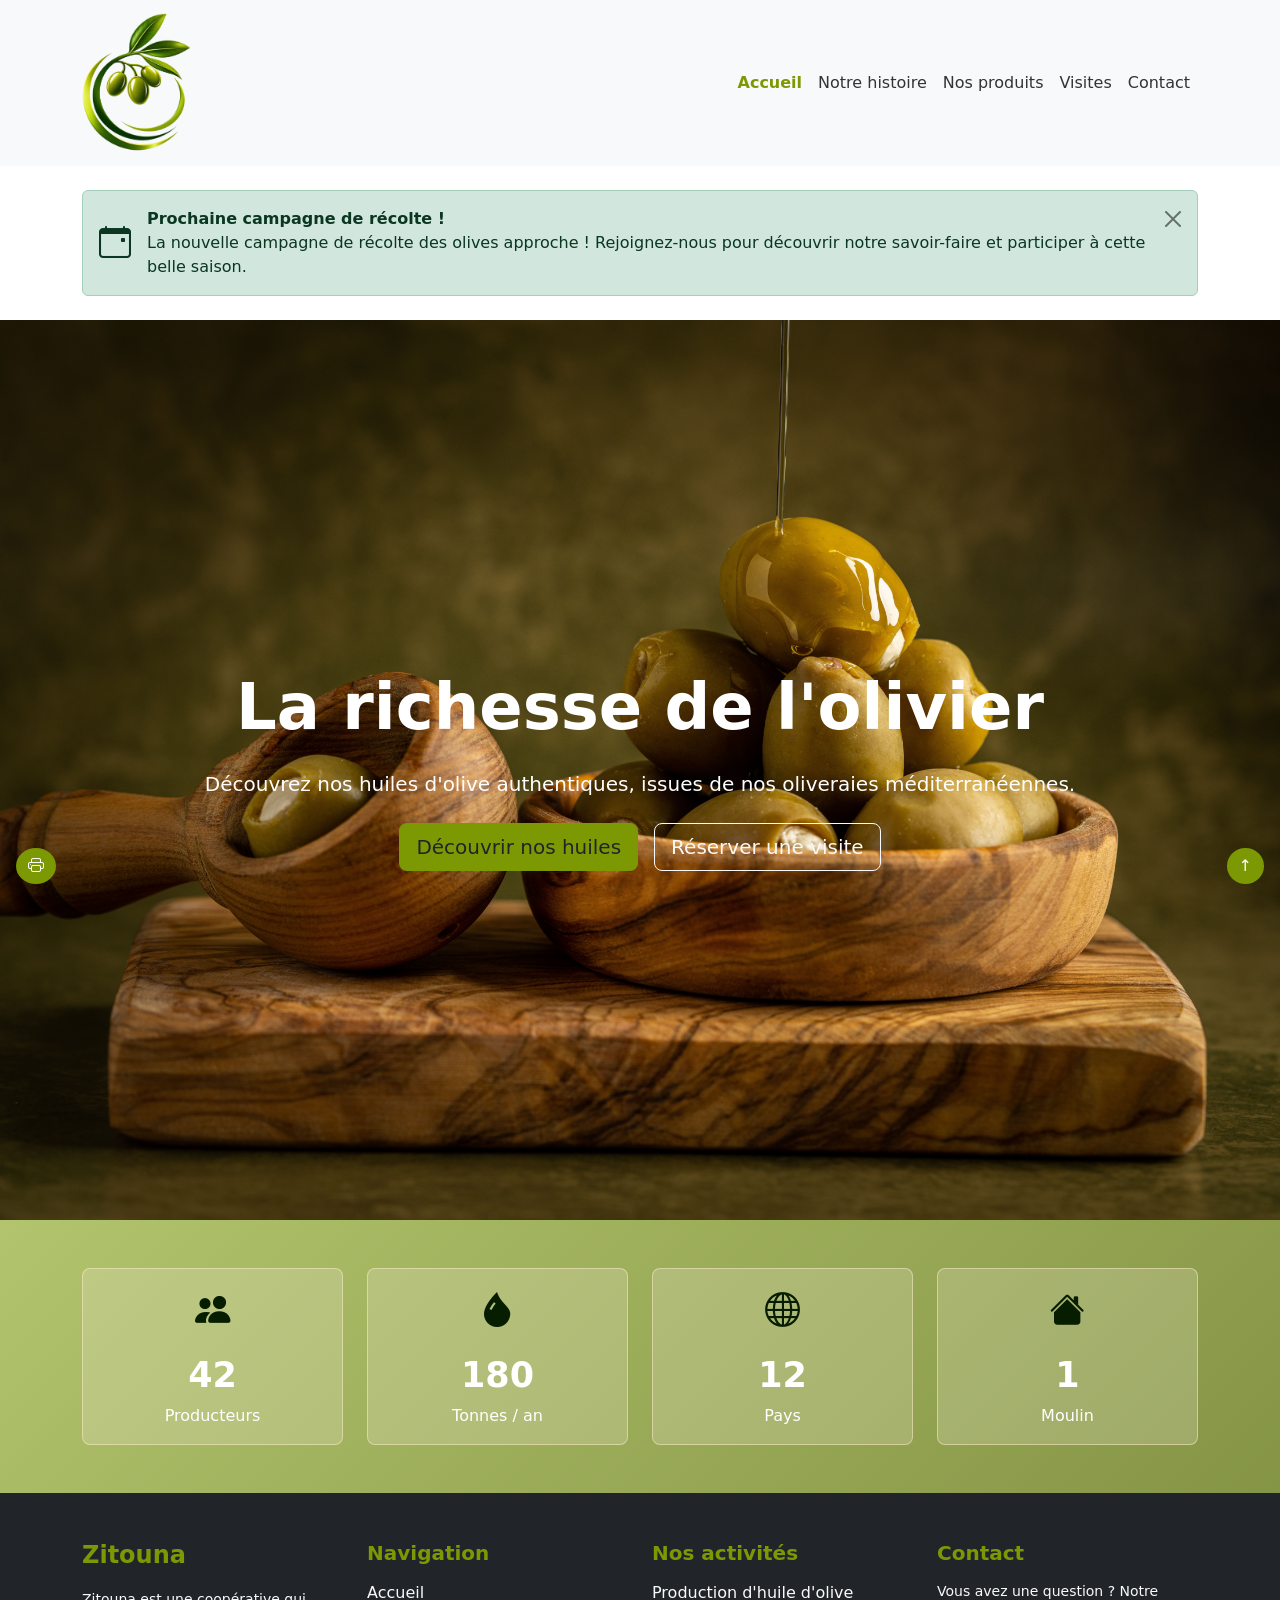
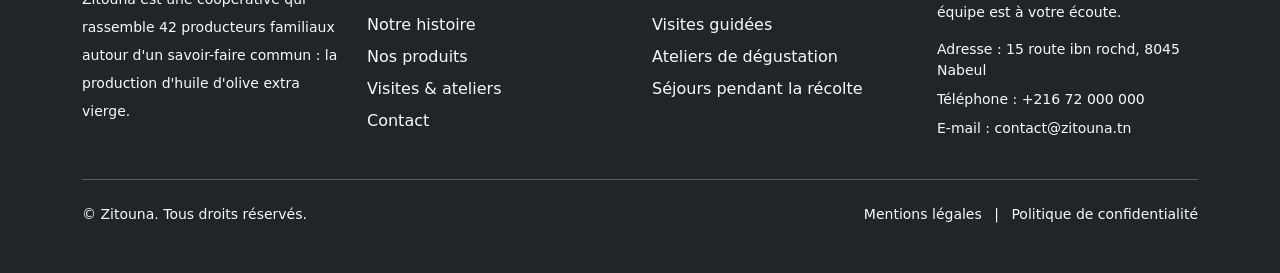
==== zitouna/index.html @ 5ff307f2 "Add files via upload" ====
<!doctype html>
<html lang="fr">
<head>
  <meta charset="utf-8">
  <meta name="viewport" content="width=device-width, initial-scale=1">
  <title>index</title>
  <link href="https://cdn.jsdelivr.net/npm/bootstrap@5.3.3/dist/css/bootstrap.min.css" rel="stylesheet">
  <link href="https://cdn.jsdelivr.net/npm/bootstrap-icons@1.11.3/font/bootstrap-icons.min.css" rel="stylesheet">
  <link href="assets/css/style.css" rel="stylesheet">
  <link rel="stylesheet" href="https://cdnjs.cloudflare.com/ajax/libs/font-awesome/6.7.2/css/all.min.css">
</head>
<body>
    

<header class="site-header sticky-top  bg-body-tertiary">
    <nav class="navbar navbar-expand-lg">
        <div class="container">

            <!-- Logo -->
            <a class="navbar-brand " href="index.html">
                <img src="assets/images/logo.png"
                     alt="Logo Zitouna"  height="140">
            </a>

            <!-- Menu burger CSS only -->
            <input type="checkbox"
                   id="menu-toggle"
                   class="menu-toggle">

            <label for="menu-toggle" class="burger">
                <span></span>
                <span></span>
                <span></span>
            </label>

            <!-- Navigation -->
            <div class="nav-menu">
                <ul class="navbar-nav ms-auto">
                    <li class="nav-item">
                        <a class="nav-link active"
                           aria-current="page"
                           href="index.html">Accueil</a>
                    </li>

                    <li class="nav-item">
                        <a class="nav-link"
                           href="histoire.html">Notre histoire</a>
                    </li>

                    <li class="nav-item">
                        <a class="nav-link"
                           href="produits.html">Nos produits</a>
                    </li>

                    <li class="nav-item">
                        <a class="nav-link"
                           href="visites.html">Visites</a>
                    </li>

                    <li class="nav-item">
                        <a class="nav-link"
                           href="contact.html">Contact</a>
                    </li>
                </ul>
            </div>

        </div>
    </nav>
</header>
   <!-- Bandeau d'information -->
    <div class="container my-4">

        <div class="alert alert-success alert-dismissible fade show d-flex align-items-center gap-3"
             role="alert">

            <!-- Icône -->
            <i class="bi bi-calendar-event fs-2"></i>

            <!-- Message -->
            <div>
                <strong>Prochaine campagne de récolte !</strong>

                <p class="mb-0">
                    La nouvelle campagne de récolte des olives approche !
                    Rejoignez-nous pour découvrir notre savoir-faire
                    et participer à cette belle saison.
                </p>
            </div>

            <!-- Bouton fermer -->
            <button type="button"
                    class="btn-close"
                    data-bs-dismiss="alert"
                    aria-label="Close">
            </button>

        </div>

    </div>




<!-- HERO -->
    <section class="hero d-flex justify-content-center align-items-center text-center">

        <div class="container">

            <h1 class="hero-title fw-bold display-3">
                La richesse de l'olivier
            </h1>

            <p class="fs-5 my-4">
                Découvrez nos huiles d'olive authentiques,
                issues de nos oliveraies méditerranéennes.
            </p>

            <div class="d-flex justify-content-center gap-3 flex-wrap">

                <a href="#huiles" class="btn  btn-lg" style="background-color: #7c9904;">
                    Découvrir nos huiles
                </a>

                <a href="#visite" class="btn btn-outline-light btn-lg">
                    Réserver une visite
                </a>

            </div>

        </div>

    </section>

<!-- Bandeau de chiffres clés -->
<section class="py-5 stats-section">
    <div class="container">

        <div class="row row-cols-2 row-cols-md-4 g-4 text-center">

            <div class="col">
                <div class="stat-box p-3 rounded-3 h-100">
                    <i class="bi bi-people-fill stat-icon"></i>
                    <h2 class="fw-bold mt-3">42</h2>
                    <p class="mb-0">Producteurs</p>
                </div>
            </div>

            <div class="col">
                <div class="stat-box p-3 rounded-3 h-100">
                    <i class="bi bi-droplet-fill stat-icon"></i>
                    <h2 class="fw-bold mt-3">180</h2>
                    <p class="mb-0">Tonnes / an</p>
                </div>
            </div>

            <div class="col">
                <div class="stat-box p-3 rounded-3 h-100">
                    <i class="bi bi-globe stat-icon"></i>
                    <h2 class="fw-bold mt-3">12</h2>
                    <p class="mb-0">Pays</p>
                </div>
            </div>

            <div class="col">
                <div class="stat-box p-3 rounded-3 h-100">
                    <i class="bi bi-house-fill stat-icon"></i>
                    <h2 class="fw-bold mt-3">1</h2>
                    <p class="mb-0">Moulin</p>
                </div>
            </div>

        </div>
    </div>
</section>
</section>

</body>
</html>


<!-- Footer -->
<footer class="bg-dark text-light py-5">
  <div class="container">

    <div class="row g-4">

      <!-- À propos -->
      <div class="col-lg-3 col-md-6">
        <h4  class="fw-bold mb-3" style="color: #7c9904;">Zitouna</h4>
        <p class="small lh-lg">
          Zitouna est une coopérative qui rassemble
          42 producteurs familiaux autour d'un savoir-faire
          commun : la production d'huile d'olive extra vierge.
        </p>
      </div>

      <!-- Navigation -->
      <div class="col-lg-3 col-md-6">
        <h5  class="fw-bold mb-3" style="color: #7c9904;">Navigation</h5>
        <ul class="list-unstyled">
          <li class="mb-2"><a href="index.html" class="text-light text-decoration-none">Accueil</a></li>
          <li class="mb-2"><a href="histoire.html" class="text-light text-decoration-none">Notre histoire</a></li>
          <li class="mb-2"><a href="produits.html" class="text-light text-decoration-none">Nos produits</a></li>
          <li class="mb-2"><a href="visites.html" class="text-light text-decoration-none">Visites & ateliers</a></li>
          <li class="mb-2"><a href="contact.html" class="text-light text-decoration-none">Contact</a></li>
        </ul>
      </div>

      <!-- Activités -->
      <div class="col-lg-3 col-md-6">
        <h5 class="fw-bold mb-3" style="color: #7c9904;">Nos activités</h5>
        <ul class="list-unstyled">
          <li class="mb-2">Production d'huile d'olive</li>
          <li class="mb-2">Visites guidées</li>
          <li class="mb-2">Ateliers de dégustation</li>
          <li class="mb-2">Séjours pendant la récolte</li>
        </ul>
      </div>

      <!-- Contact -->
      <div class="col-lg-3 col-md-6">
        <h5 class="fw-bold mb-3" style="color: #7c9904;">Contact</h5>
        <p class="small">Vous avez une question ? Notre équipe est à votre écoute.</p>
        <ul class="list-unstyled small">
          <li class="mb-2">Adresse : 15 route ibn rochd, 8045 Nabeul</li>
          <li class="mb-2">Téléphone : +216 72 000 000</li>
          <li class="mb-2">E-mail : contact@zitouna.tn</li>
        </ul>
      </div>

    </div>

    <hr class="border-light opacity-25 my-4">

    <!-- Footer bottom -->
    <div class="d-flex flex-column flex-md-row justify-content-between align-items-center gap-3 text-center">
      <p class="small mb-0">© Zitouna. Tous droits réservés.</p>

      <div class="small">
        <a href="#" class="text-light text-decoration-none">Mentions légales</a>
        <span class="mx-2">|</span>
        <a href="#" class="text-light text-decoration-none">Politique de confidentialité</a>
      </div>
    </div>

  </div>
</footer>
<!--imprimer-->
<button onclick="window.print()"
  class="btn rounded-circle btn rounded-circle position-fixed bottom-0 start-0 m-3"
  style="background-color: #7c9904; color: white; border: none;" >
    <i class="bi bi-printer me-0.5"></i>
</button>
<!-- Bouton Retour en haut -->
 <a href="#top" class="btn rounded-circle btn rounded-circle position-fixed bottom-0 end-0 m-3"
  style="background-color: #7c9904; color: white; border: none;">↑</a>  


  <script src="https://cdn.jsdelivr.net/npm/bootstrap@5.3.3/dist/js/bootstrap.bundle.min.js"></script>
  <script src="js/main.js"></script>
 
</body>
</html>
---- zitouna/assets/css/style.css ----
.navbar-nav .nav-link {
    color: #333333;
    font-weight: 500;
    transition: color 0.3s ease;
}

.navbar-nav .nav-link:hover,
.navbar-nav .nav-link.active {
    color: #7c9904;
    font-weight: bold;
}

/* Hide checkbox */
.menu-toggle {
    display: none;
}

/* Burger button */
.burger {
    display: none;
    flex-direction: column;
    gap: 5px;
    cursor: pointer;
}

.burger span {
    width: 27px;
    height: 3px;
    background-color: #52652e;
    border-radius: 3px;
}

/* Responsive menu under 992px */
@media (max-width: 991.98px) {

    .burger {
        display: flex;
    }

    .nav-menu {
        display: none;
        width: 100%;
        padding: 15px 0;
    }

    .nav-menu .navbar-nav {
        flex-direction: column;
        gap: 10px;
    }

    .menu-toggle:checked ~ .nav-menu {
        display: block;
    }

    .site-header .navbar .container {
        flex-wrap: wrap;
    }
}

/* Footer */
.site-footer {
    background-color: #1e2d21 !important;
    color: #f5f0df;
    font-family: Arial, sans-serif;
}

/* Titres */
.site-footer h3,
.site-footer h5 {
    color: #d6b76a !important;
}

/* Paragraphes */
.site-footer p,
.site-footer li {
    color: #e1e1d5;
}

/* Hover */
.site-footer a:hover {
    color: #d6b76a !important;
}


/* HERO */


.hero {
    height: 100svh;
    min-height: 560px;

    background-image:url("./hero.jpg");

    background-size: cover;
    background-position: center;
    background-repeat: no-repeat;

    color: white;
}

/* ANIMATION */

.hero-title {
    animation: apparition 0.8s ease-out;
}

@keyframes apparition {
    from {
        opacity: 0;
        transform: translateY(30px);
    }

    to {
        opacity: 1;
        transform: translateY(0);
    }
}

/* ACCESSIBILITE */

@media (prefers-reduced-motion: reduce) {
    .hero-title {
        animation: none;
    }
}

/* Bandeau chiffres clés */
.stats-section {
    background: linear-gradient(135deg, #7b990494, #586e02bb);
    color: #ffffff;
}

.stat-box {
    background-color: rgba(250, 242, 226, 0.212);
    border: 1px solid rgba(255, 240, 202, 0.5);
    transition: 0.3s;
}

.stat-box:hover {
    background-color: rgba(46, 40, 24, 0.18);
    transform: translateY(-5px);
}

.stat-icon {
    font-size: 35px;
    color: #061d00;
}

.stat-box h2 {
    color: #ffffff;
    font-size: 35px;
}
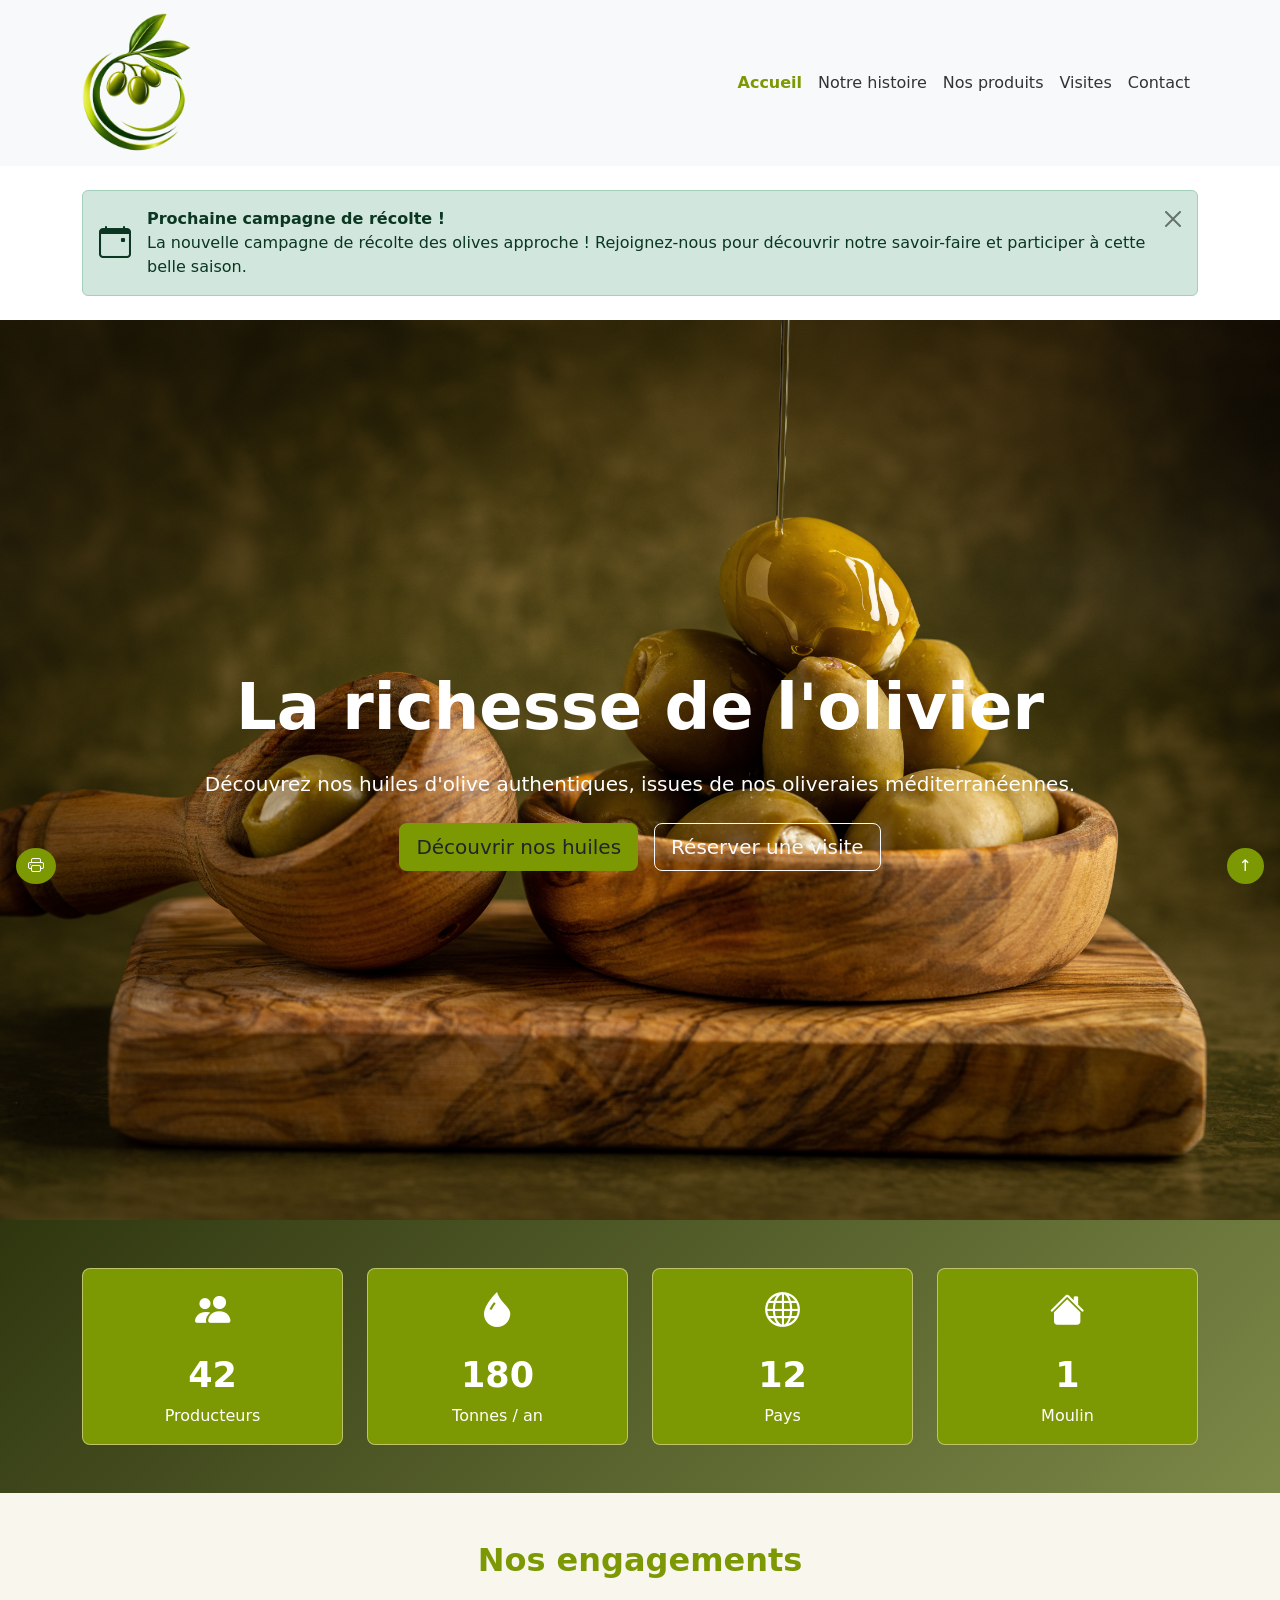
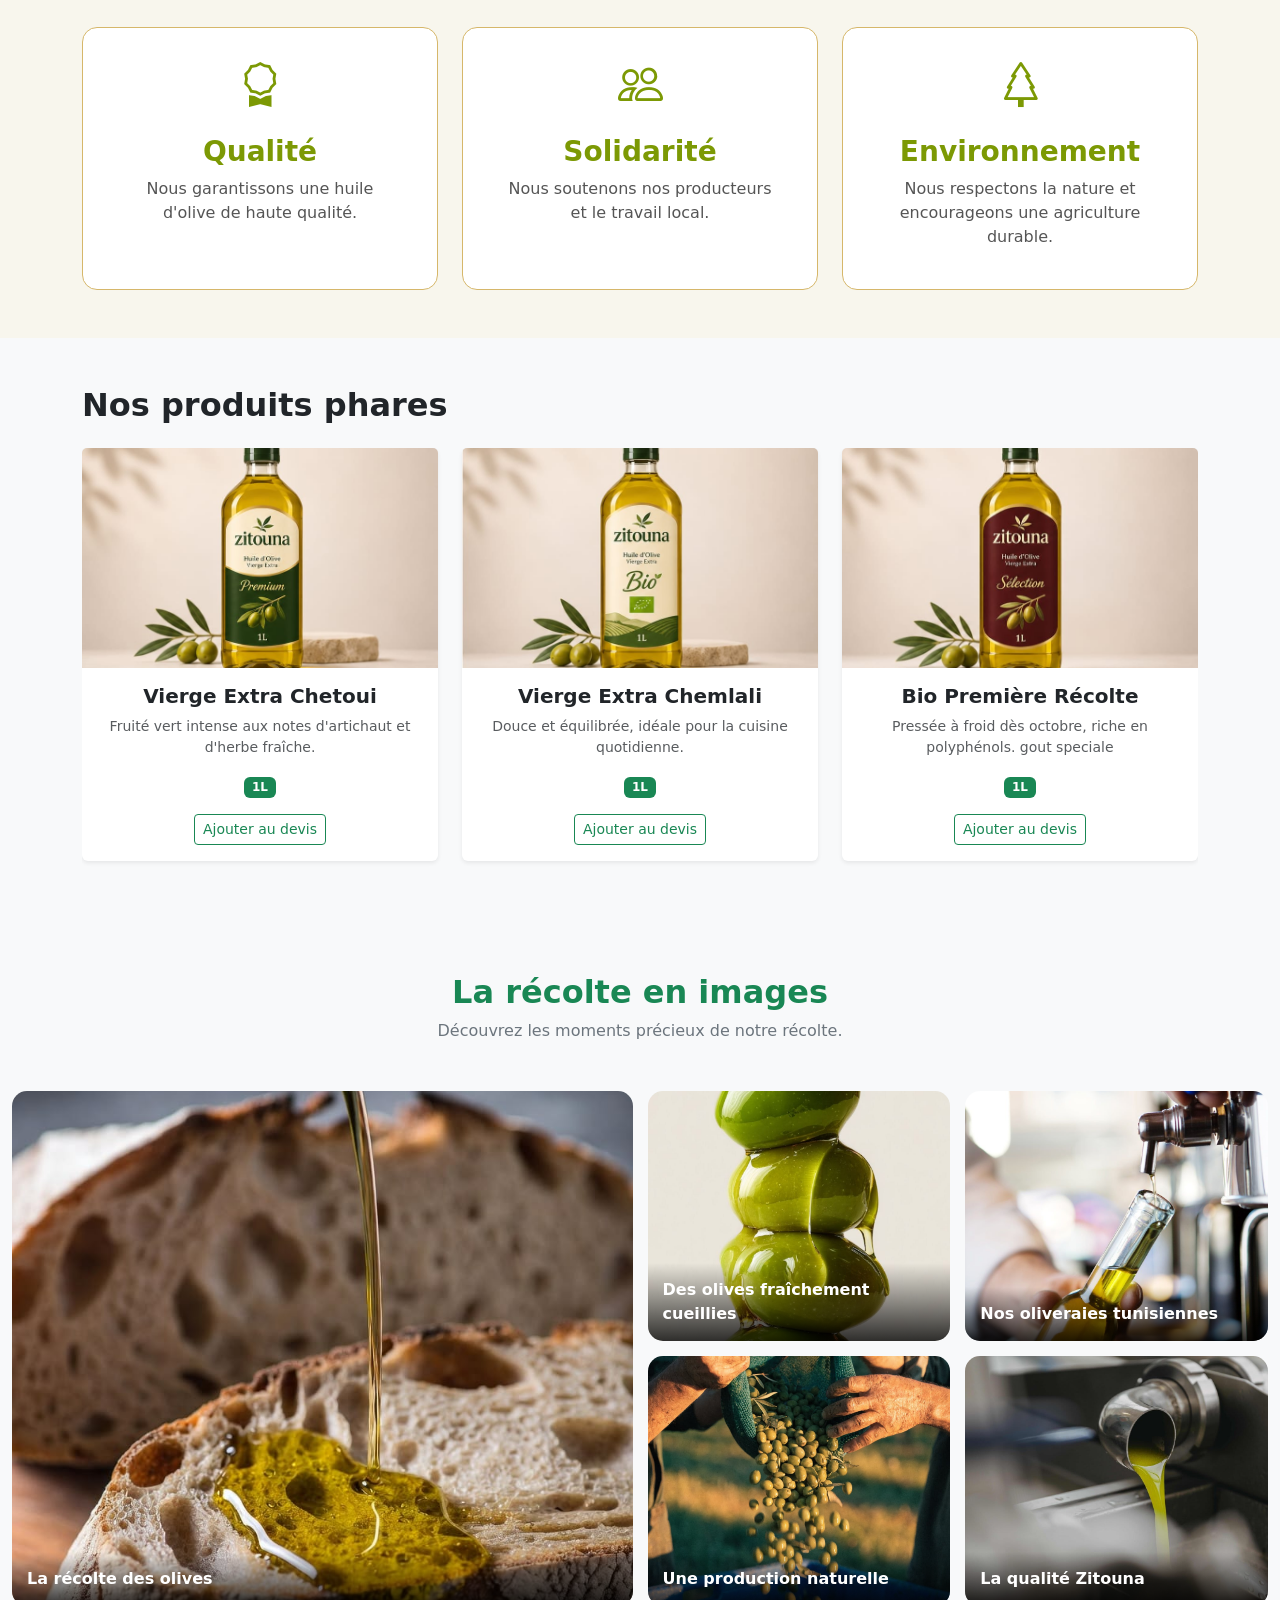
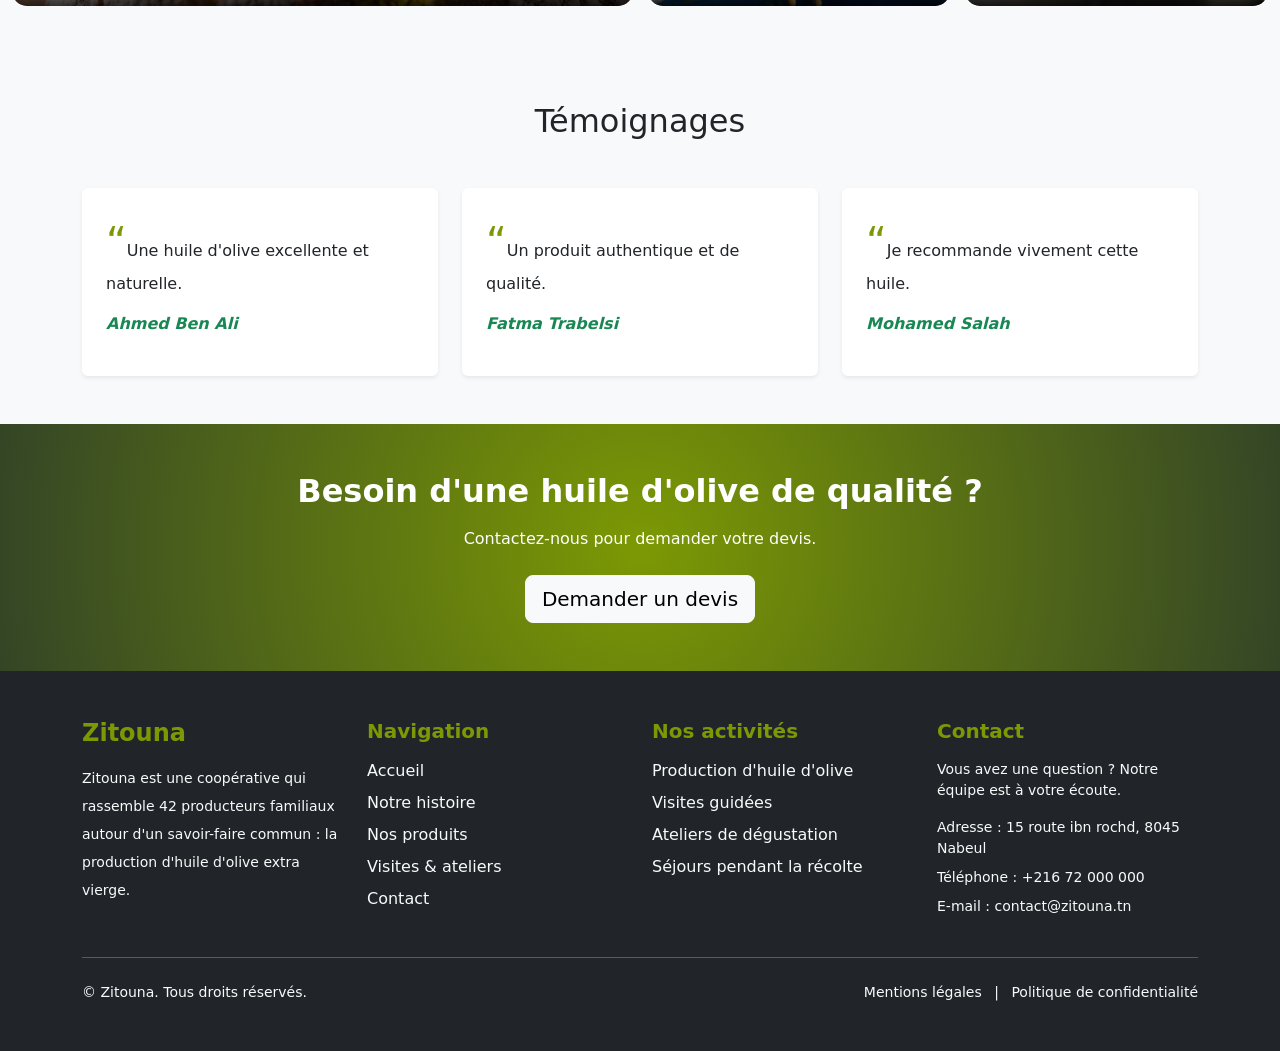
==== commit 7a36b4b7: "Add files via upload" ====
--- a/zitouna/index.html
+++ b/zitouna/index.html
@@ -8,9 +8,14 @@
   <link href="https://cdn.jsdelivr.net/npm/bootstrap-icons@1.11.3/font/bootstrap-icons.min.css" rel="stylesheet">
   <link href="assets/css/style.css" rel="stylesheet">
   <link rel="stylesheet" href="https://cdnjs.cloudflare.com/ajax/libs/font-awesome/6.7.2/css/all.min.css">
+  
+
+
+
+  
 </head>
 <body>
-    
+
 
 <header class="site-header sticky-top  bg-body-tertiary">
     <nav class="navbar navbar-expand-lg">
@@ -172,6 +177,228 @@
         </div>
     </div>
 </section>
+<!-- Nos engagements -->
+<section class="py-5 engagements">
+    <div class="container">
+
+        <h2 class="text-center fw-bold mb-5">
+            Nos engagements
+        </h2>
+
+        <div class="row g-4">
+
+            <!-- Carte 1 -->
+            <div class="col-md-4">
+                <div class="card engagement-card h-100 text-center p-4">
+                    <i class="bi bi-award engagement-icon"></i>
+
+                    <div class="card-body">
+                        <h3 class="card-title fw-bold">Qualité</h3>
+                        <p class="card-text">
+                            Nous garantissons une huile d'olive
+                            de haute qualité.
+                        </p>
+                    </div>
+                </div>
+            </div>
+
+            <!-- Carte 2 -->
+            <div class="col-md-4">
+                <div class="card engagement-card h-100 text-center p-4">
+                    <i class="bi bi-people engagement-icon"></i>
+
+                    <div class="card-body">
+                        <h3 class="card-title fw-bold">Solidarité</h3>
+                        <p class="card-text">
+                            Nous soutenons nos producteurs
+                            et le travail local.
+                        </p>
+                    </div>
+                </div>
+            </div>
+
+            <!-- Carte 3 -->
+            <div class="col-md-4">
+                <div class="card engagement-card h-100 text-center p-4">
+                    <i class="bi bi-tree engagement-icon"></i>
+
+                    <div class="card-body">
+                        <h3 class="card-title fw-bold">Environnement</h3>
+                        <p class="card-text">
+                            Nous respectons la nature
+                            et encourageons une agriculture durable.
+                        </p>
+                    </div>
+                </div>
+            </div>
+
+        </div>
+    </div>
+</section>
+<section class="py-5 bg-light" id="huiles">
+  <div class="container">
+    
+    <div class="d-flex justify-content-between align-items-center mb-4">
+      <h2 class="fw-bold mb-0">Nos produits phares</h2>
+    </div>
+
+    <!-- tabindex="0" rend le carrousel accessible et défilable avec les flèches du clavier -->
+    <div class="carousel-css" tabindex="0" role="region" aria-label="Carrousel des produits phares">
+
+      <!-- Produit 1 -->
+      <div class="carousel-css-item">
+        <div class="card border-0 shadow-sm h-100">
+          <img src="./assets/images/prod4.jpeg" class="card-img-top" alt="Huile d'olive Vierge Extra Chetoui" style="height: 220px; object-fit: cover;">
+          <div class="card-body text-center">
+            <h3 class="h5 fw-bold">Vierge Extra Chetoui</h3>
+            <p class="text-muted small">Fruité vert intense aux notes d'artichaut et d'herbe fraîche.</p>
+            <span class="badge bg-success mb-3">1L</span>
+            <div>
+              <a href="#" class="btn btn-outline-success btn-sm">Ajouter au devis</a>
+            </div>
+          </div>
+        </div>
+      </div>
+
+      <!-- Produit 2 -->
+      <div class="carousel-css-item">
+        <div class="card border-0 shadow-sm h-100">
+          <img src="./assets/images/prod2.jpeg" class="card-img-top" alt="Huile d'olive Vierge Extra Chemlali" style="height: 220px; object-fit: cover;">
+          <div class="card-body text-center">
+            <h3 class="h5 fw-bold">Vierge Extra Chemlali</h3>
+            <p class="text-muted small">Douce et équilibrée, idéale pour la cuisine quotidienne.</p>
+            <span class="badge bg-success mb-3">1L</span>
+            <div>
+              <a href="#" class="btn btn-outline-success btn-sm">Ajouter au devis</a>
+            </div>
+          </div>
+        </div>
+      </div>
+
+      <!-- Produit 3 -->
+      <div class="carousel-css-item">
+        <div class="card border-0 shadow-sm h-100">
+          <img src="./assets/images/prod3.jpeg" class="card-img-top" alt="Huile d'olive Bio Première Récolte" style="height: 220px; object-fit: cover;">
+          <div class="card-body text-center">
+            <h3 class="h5 fw-bold">Bio Première Récolte</h3>
+            <p class="text-muted small">Pressée à froid dès octobre, riche en polyphénols.
+              gout speciale
+            </p>
+            <span class="badge bg-success mb-3">1L</span>
+            <div>
+              <a href="#" class="btn btn-outline-success btn-sm">Ajouter au devis</a>
+            </div>
+          </div>
+        </div>
+      </div>
+
+      <!-- Produit 4 -->
+      <div class="carousel-css-item">
+        <div class="card border-0 shadow-sm h-100">
+          <img src="./assets/images/prod1.jpeg" class="card-img-top" alt="Huile d'olive Infusée au Romarin" style="height: 220px; object-fit: cover;">
+          <div class="card-body text-center">
+            <h3 class="h5 fw-bold">Infusée au Romarin</h3>
+            <p class="text-muted small">Macération naturelle de romarin sauvage de nos collines.</p>
+            <span class="badge bg-success mb-3">1L</span>
+            <div>
+              <a href="#" class="btn btn-outline-success btn-sm">Ajouter au devis</a>
+            </div>
+          </div>
+        </div>
+      </div>
+
+    </div>
+  </div>
+</section>
+<!-- La récolte en images-->
+<section class="container-fluid py-5 bg-light" id="recolte">
+
+  <div class="text-center mb-5">
+    <h2 class="fw-bold text-success">La récolte en images</h2>
+    <p class="text-secondary">
+      Découvrez les moments précieux de notre récolte.
+    </p>
+  </div>
+
+  <div class="recolte-grid">
+
+    <figure class="item item1">
+      <img src="assets/images/olive3.jpg" class="img-fluid" alt="Récolte des olives">
+      <figcaption>La récolte des olives</figcaption>
+    </figure>
+
+    <figure class="item item2">
+      <img src="assets/images/olive2.jpg" class="img-fluid" alt="Olives fraîches">
+      <figcaption>Des olives fraîchement cueillies</figcaption>
+    </figure>
+
+    <figure class="item item3">
+      <img src="assets/images/olive6.jpg" class="img-fluid" alt="Oliveraie">
+      <figcaption>Nos oliveraies tunisiennes</figcaption>
+    </figure>
+
+    <figure class="item item4">
+      <img src="assets/images/olive4.jpg" class="img-fluid" alt="Production huile">
+      <figcaption>Une production naturelle</figcaption>
+    </figure>
+
+    <figure class="item item5">
+      <img src="assets/images/olive5.jpg" class="img-fluid" alt="Huile d'olive">
+      <figcaption>La qualité Zitouna</figcaption>
+    </figure>
+
+  </div>
+</section>
+<!--temoign-->
+
+<section class="py-5 bg-light">
+    <div class="container">
+        <h2 class="text-center mb-5">Témoignages</h2>
+
+        <div class="row g-4">
+
+            <div class="col-md-4">
+                <blockquote class="bg-white p-4 rounded shadow-sm h-100">
+                    <p class="quote">Une huile d'olive excellente et naturelle.</p>
+                    <cite class="fw-bold text-success">Ahmed Ben Ali</cite>
+                </blockquote>
+            </div>
+
+            <div class="col-md-4">
+                <blockquote class="bg-white p-4 rounded shadow-sm h-100">
+                    <p class="quote">Un produit authentique et de qualité.</p>
+                    <cite class="fw-bold text-success">Fatma Trabelsi</cite>
+                </blockquote>
+            </div>
+
+            <div class="col-md-4">
+                <blockquote class="bg-white p-4 rounded shadow-sm h-100">
+                    <p class="quote">Je recommande vivement cette huile.</p>
+                    <cite class="fw-bold text-success">Mohamed Salah</cite>
+                </blockquote>
+            </div>
+
+        </div>
+    </div>
+</section>
+<!--laction final-->
+
+<section class="text-center text-white py-5 cta">
+    <div class="container">
+        <h2 class="fw-bold mb-3">
+            Besoin d'une huile d'olive de qualité ?
+        </h2>
+
+        <p class="mb-4">
+            Contactez-nous pour demander votre devis.
+        </p>
+
+        <a href="contact.html" class="btn btn-light btn-lg">
+            Demander un devis
+        </a>
+    </div>
+</section>
+<!---->
 </section>
 
 </body>
@@ -242,7 +469,6 @@
         <a href="#" class="text-light text-decoration-none">Politique de confidentialité</a>
       </div>
     </div>
-
   </div>
 </footer>
 <!--imprimer-->
@@ -257,8 +483,9 @@
 
 
   <script src="https://cdn.jsdelivr.net/npm/bootstrap@5.3.3/dist/js/bootstrap.bundle.min.js"></script>
-  <script src="js/main.js"></script>
- 
+
+
+
 </body>
 </html>
    
--- a/zitouna/assets/css/style.css
+++ b/zitouna/assets/css/style.css
@@ -127,12 +127,12 @@
 
 /* Bandeau chiffres clés */
 .stats-section {
-    background: linear-gradient(135deg, #7b990494, #586e02bb);
+    background: linear-gradient(135deg, #2f360f, #4c5e05bb);
     color: #ffffff;
 }
 
 .stat-box {
-    background-color: rgba(250, 242, 226, 0.212);
+    background-color:  #7c9904;
     border: 1px solid rgba(255, 240, 202, 0.5);
     transition: 0.3s;
 }
@@ -144,10 +144,274 @@
 
 .stat-icon {
     font-size: 35px;
-    color: #061d00;
+    color: #ffffff;
 }
 
 .stat-box h2 {
     color: #ffffff;
     font-size: 35px;
-}+}
+/*engagement*/
+.engagements {
+    background-color: #f8f6ed;
+}
+
+.engagements h2 {
+    color: #7c9904;
+}
+
+.engagement-card {
+    border: 1px solid #d6b76a;
+    border-radius: 15px;
+    transition: 0.3s;
+}
+
+.engagement-card:hover {
+    transform: translateY(-6px);
+    box-shadow: 0 10px 25px rgba(0, 0, 0, 0.2);
+}
+
+.engagement-icon {
+    font-size: 45px;
+    color: #7c9904;
+}
+
+.engagement-card h3 {
+    color: #7c9904;
+}
+
+.engagement-card p {
+    color: #555;
+}
+
+/*carousel*/
+
+
+/* CAROUSEL */
+ /* Conteneur du carrousel défilable horizontalement sans JS */
+  .carousel-css {
+    display: flex;
+    gap: 1.5rem;
+    overflow-x: auto;
+    scroll-snap-type: x mandatory; /* Aimante chaque carte proprement */
+    scroll-behavior: smooth;
+    padding-bottom: 1rem;
+  }
+
+  /* Style discret de la barre de défilement */
+  .carousel-css::-webkit-scrollbar {
+    height: 8px;
+  }
+  .carousel-css::-webkit-scrollbar-thumb {
+    background-color: #7c9904;
+    border-radius: 4px;
+  }
+  .carousel-css::-webkit-scrollbar-track {
+    background-color: #e9ecef;
+    border-radius: 4px;
+  }
+
+  /* Contour visible quand on navigue au clavier (Tab) */
+  .carousel-css:focus {
+    outline: 2px solid #7c9904;
+    outline-offset: 6px;
+    border-radius: 8px;
+  }
+
+  /* Chaque carte produit (3 visibles sur PC pour faire défiler la 4e) */
+  .carousel-css-item {
+    flex: 0 0 calc(33.333% - 1rem);
+    scroll-snap-align: start;
+  }
+
+  /* 2 cartes visibles sur tablette */
+  @media (max-width: 991.98px) {
+    .carousel-css-item {
+      flex: 0 0 calc(50% - 0.75rem);
+    }
+  }
+
+  /* 1 carte visible sur mobile */
+  @media (max-width: 575.98px) {
+    .carousel-css-item {
+      flex: 0 0 85%;
+    }
+  }
+/* La récolte en images*/
+.recolte-grid {
+    display: grid;
+    grid-template-columns: repeat(4, 1fr);
+    grid-template-rows: repeat(2, 250px);
+
+    grid-template-areas:
+        "big big second third"
+        "big big fourth fifth";
+
+    gap: 15px;
+}
+
+.item {
+    position: relative;
+    overflow: hidden;
+    border-radius: 15px;
+    margin: 0;
+}
+
+.item img {
+    width: 100%;
+    height: 100%;
+    object-fit: cover;
+}
+
+.item1 { grid-area: big; }
+.item2 { grid-area: second; }
+.item3 { grid-area: third; }
+.item4 { grid-area: fourth; }
+.item5 { grid-area: fifth; }
+
+.item figcaption {
+    position: absolute;
+    bottom: 0;
+    width: 100%;
+    padding: 15px;
+    color: white;
+    font-weight: bold;
+    background: linear-gradient(transparent, rgba(0,0,0,.8));
+}
+
+@media (max-width: 768px) {
+    .recolte-grid {
+        grid-template-columns: repeat(2, 1fr);
+        grid-template-rows: repeat(3, 180px);
+        grid-template-areas:
+            "big big"
+            "second third"
+            "fourth fifth";
+    }
+}
+
+@media (max-width: 480px) {
+    .recolte-grid {
+        grid-template-columns: 1fr;
+        grid-template-rows: repeat(5, 220px);
+        grid-template-areas:
+            "big"
+            "second"
+            "third"
+            "fourth"
+            "fifth";
+    }
+}
+/*temoign*/
+
+.quote::before {
+    content: "“";
+    font-size: 40px;
+    color: #7c9904;
+}
+/* action final*/
+
+.cta {
+    background: radial-gradient(circle, #7c9904, #344526);
+}
+/*histoire*/
+
+.histoire {
+    column-count: 2;
+}
+
+.histoire p:first-child::first-letter {
+    font-size: 3em;
+    font-weight: bold;
+    color: #7c9904;
+}
+
+.histoire p:first-child::first-line {
+    font-variant: small-caps;
+}
+
+@media (max-width: 767px) {
+    .histoire {
+        column-count: 1;
+    }
+}
+/*frise*/
+
+.timeline {
+    list-style: none;
+    position: relative;
+    padding: 0;
+}
+
+.timeline::before {
+    content: "";
+    position: absolute;
+    left: 50%;
+    width: 3px;
+    height: 100%;
+    background: #7c9904;
+}
+
+.timeline li {
+    width: 50%;
+    padding: 15px 30px;
+    position: relative;
+}
+
+.timeline li:nth-child(odd) {
+    left: 0;
+    text-align: right;
+}
+
+.timeline li:nth-child(even) {
+    left: 50%;
+}
+
+.timeline-content {
+    background: #d4d1c9e1;
+    padding: 20px;
+    border-radius: 10px;
+}
+
+.timeline time {
+    color: #7c9904;
+    font-weight: bold;
+}
+
+@media (max-width: 767px) {
+    .timeline::before {
+        left: 10px;
+    }
+
+    .timeline li {
+        width: 100%;
+        left: 0;
+        text-align: left;
+        padding-left: 35px;
+    }
+}
+/*founder*/
+.fondateur::after {
+    content: "";
+    display: block;
+    clear: both;
+}
+/*graphiqye*/
+
+.bar {
+    width: 35px;
+    background: #899b48;
+    border-radius: 5px 5px 0 0;
+}
+/*logo*/
+
+
+.logo-label svg {
+    filter: grayscale(100%);
+    transition: 0.4s;
+}
+
+.logo-label:hover svg {
+    filter: grayscale(0%);
+    cursor: pointer;
+}
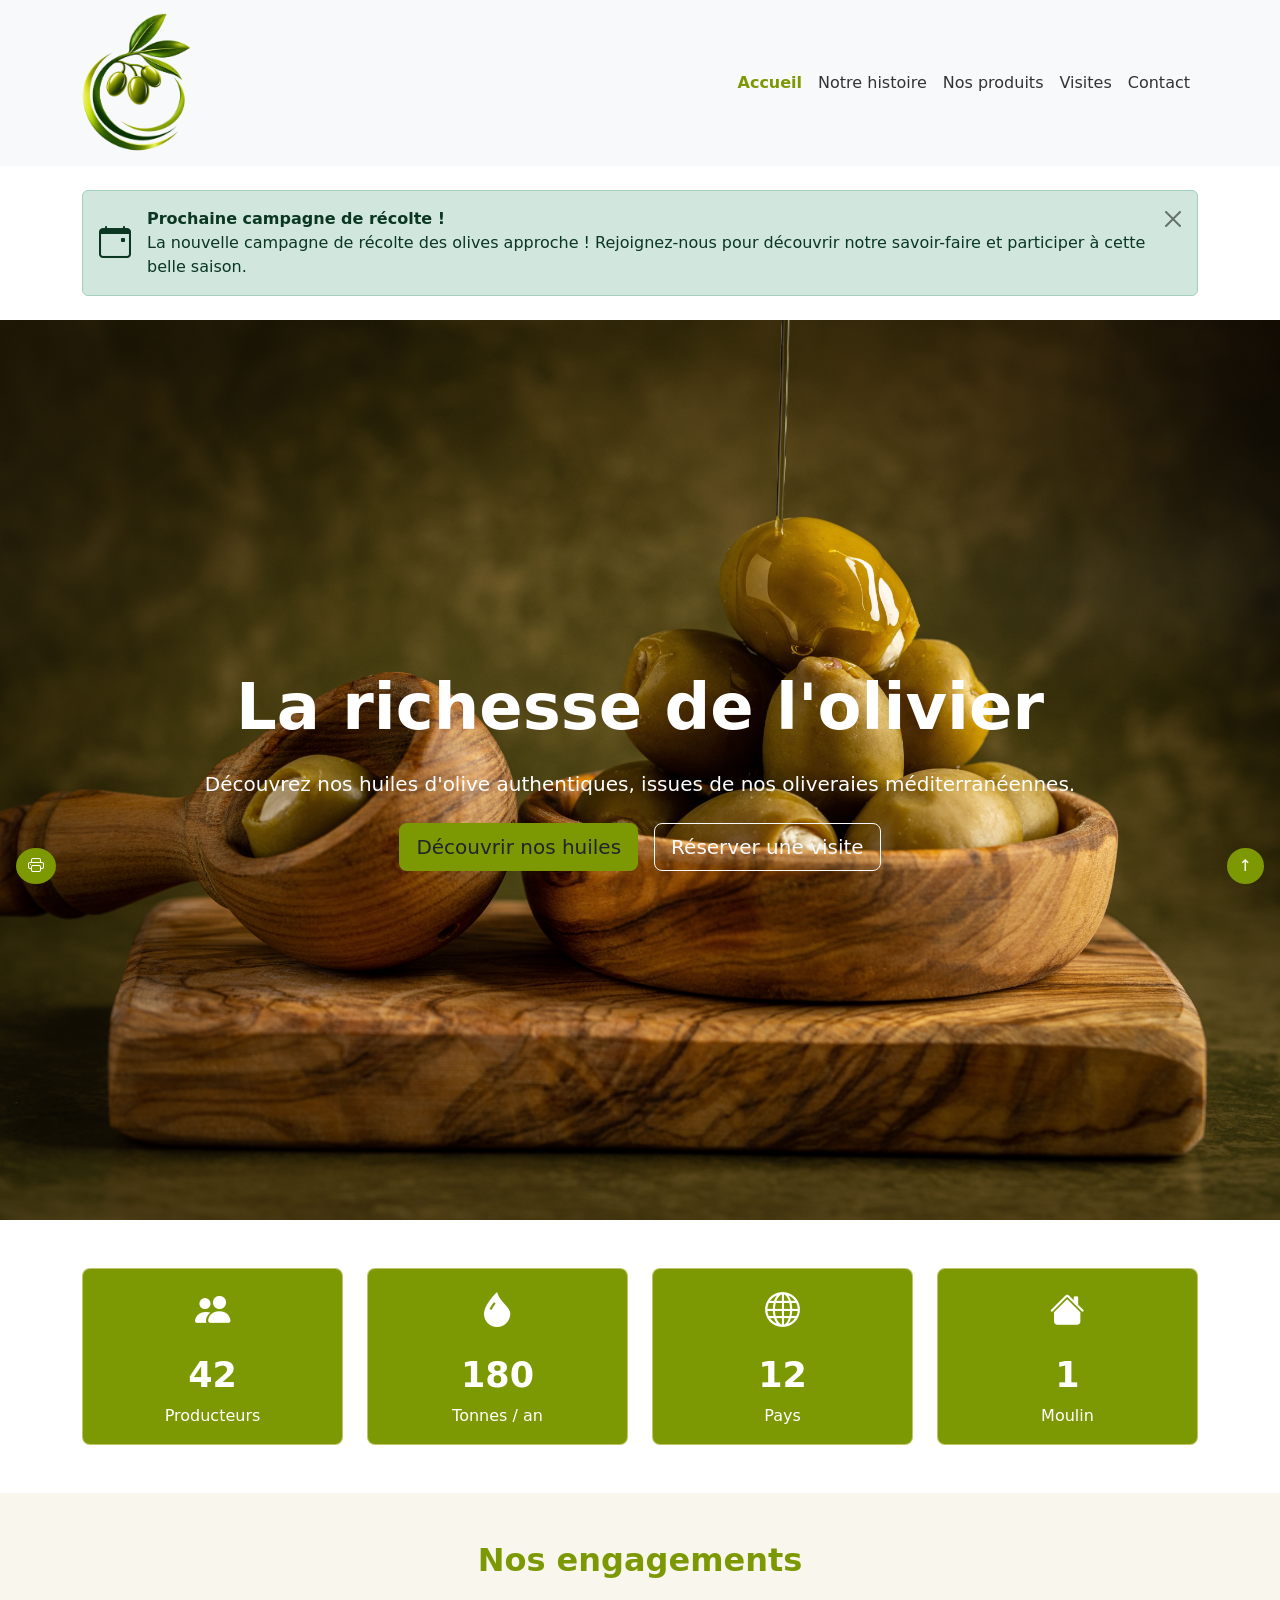
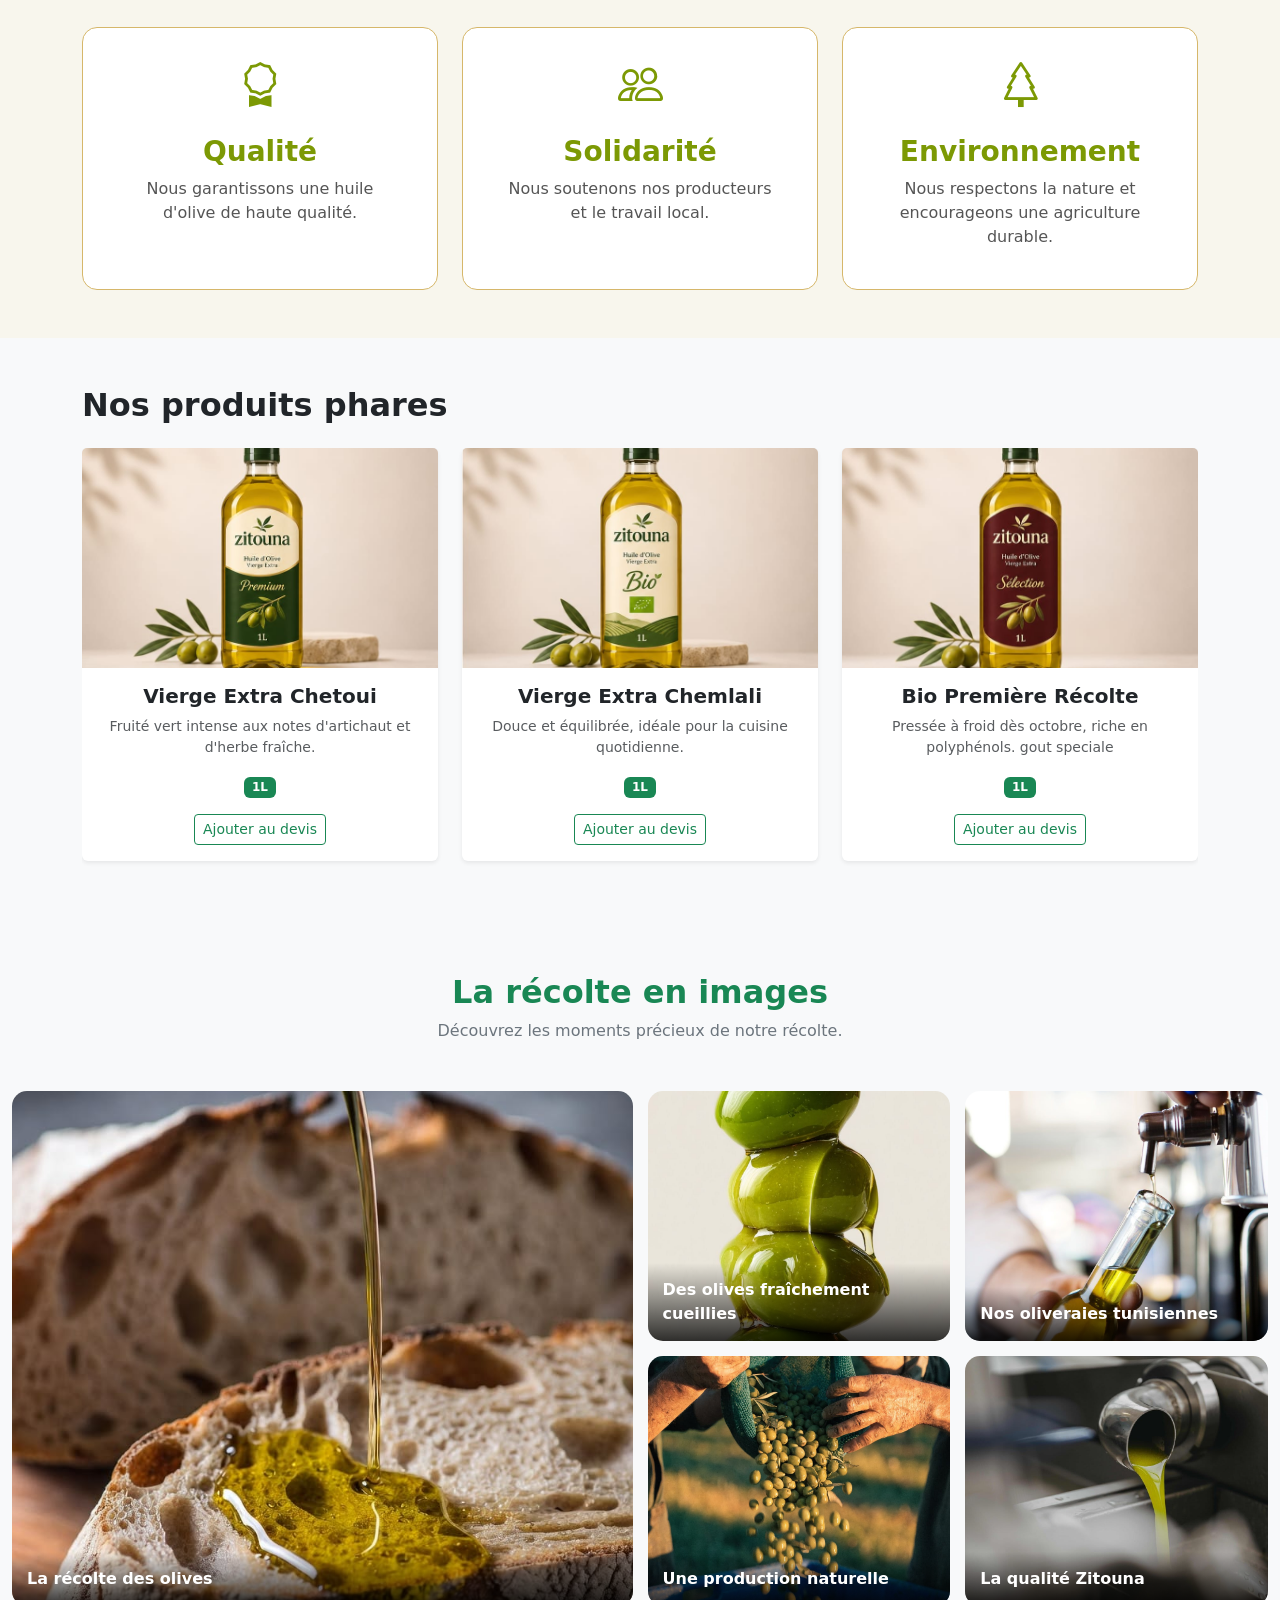
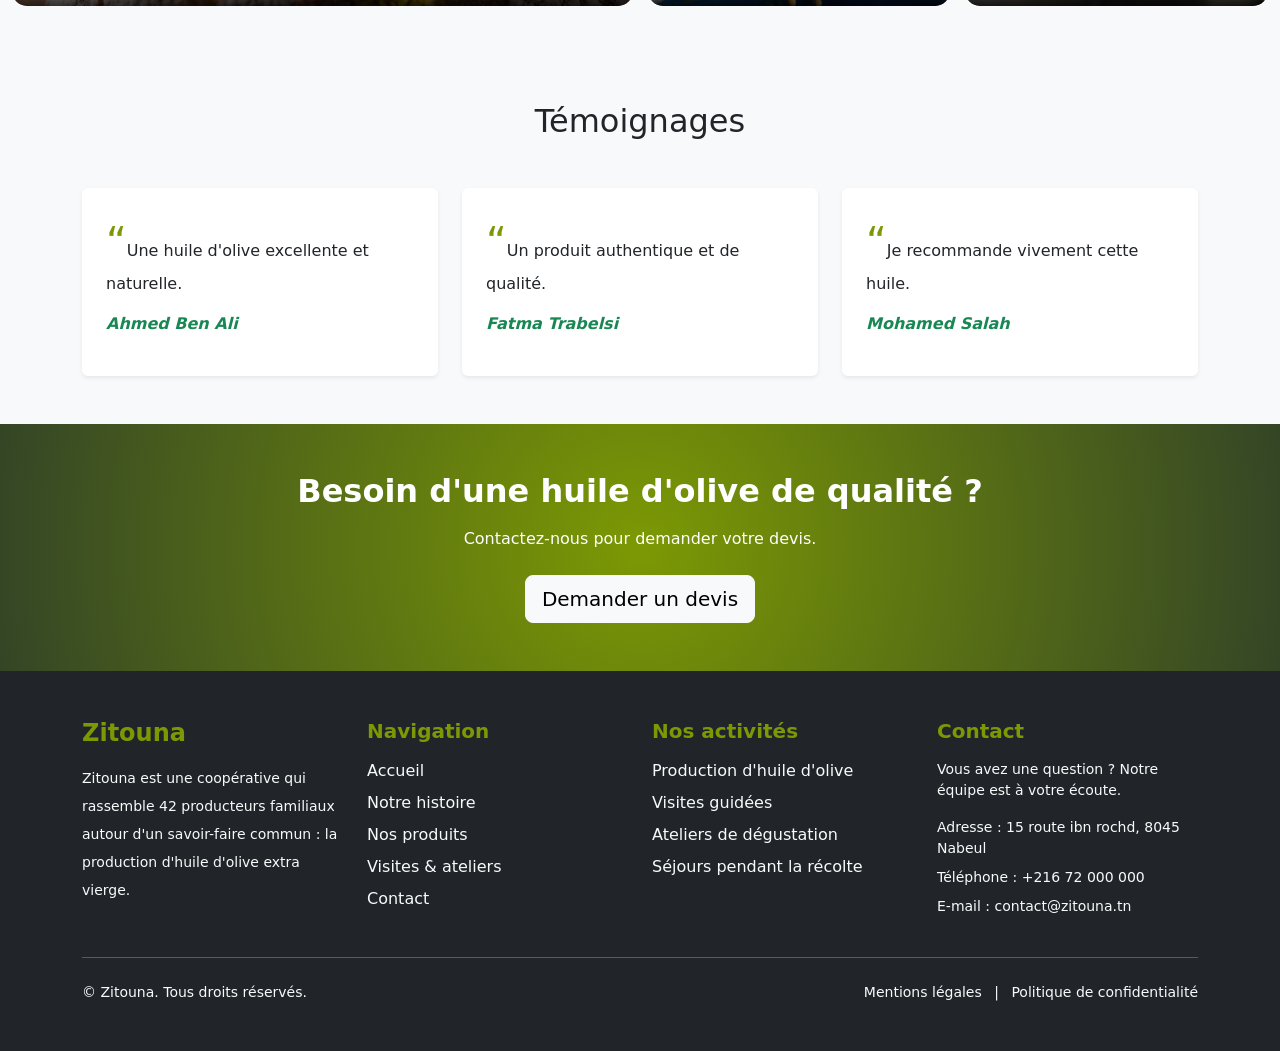
==== commit 4070e5e7: "Add files via upload" ====
--- a/zitouna/index.html
+++ b/zitouna/index.html
@@ -8,7 +8,7 @@
   <link href="https://cdn.jsdelivr.net/npm/bootstrap-icons@1.11.3/font/bootstrap-icons.min.css" rel="stylesheet">
   <link href="assets/css/style.css" rel="stylesheet">
   <link rel="stylesheet" href="https://cdnjs.cloudflare.com/ajax/libs/font-awesome/6.7.2/css/all.min.css">
-  
+   <link rel="icon" type="image/x-icon" href="./assets/images/logo.png">
 
 
 
@@ -393,7 +393,7 @@
             Contactez-nous pour demander votre devis.
         </p>
 
-        <a href="contact.html" class="btn btn-light btn-lg">
+        <a href="#" class="btn btn-light btn-lg">
             Demander un devis
         </a>
     </div>
--- a/zitouna/assets/css/style.css
+++ b/zitouna/assets/css/style.css
@@ -127,7 +127,7 @@
 
 /* Bandeau chiffres clés */
 .stats-section {
-    background: linear-gradient(135deg, #2f360f, #4c5e05bb);
+   
     color: #ffffff;
 }
 
@@ -415,3 +415,42 @@
     filter: grayscale(0%);
     cursor: pointer;
 }
+/**/
+#nos-huiles .btn {
+    padding: 10px 22px;
+    font-weight: 500;
+    transition: 0.3s;
+}
+
+#nos-huiles .btn-success {
+    background-color: #7c9904;
+    border-color: ##7c9904;
+}
+
+#nos-huiles .btn-outline-success {
+    color: #7c9904;
+    border-color: #7c9904;
+}
+
+#nos-huiles .btn-outline-success:hover {
+    background-color: #7c9904;
+    color: white;
+}
+
+#nos-huiles .card {
+    transition: 0.3s;
+    overflow: hidden;
+}
+
+#nos-huiles .card:hover {
+    transform: translateY(-8px);
+    box-shadow: 0 8px 20px rgba(0,0,0,0.15) !important;
+}
+
+#nos-huiles .card img {
+    transition: 0.4s;
+}
+
+#nos-huiles .card:hover img {
+    transform: scale(1.05);
+}
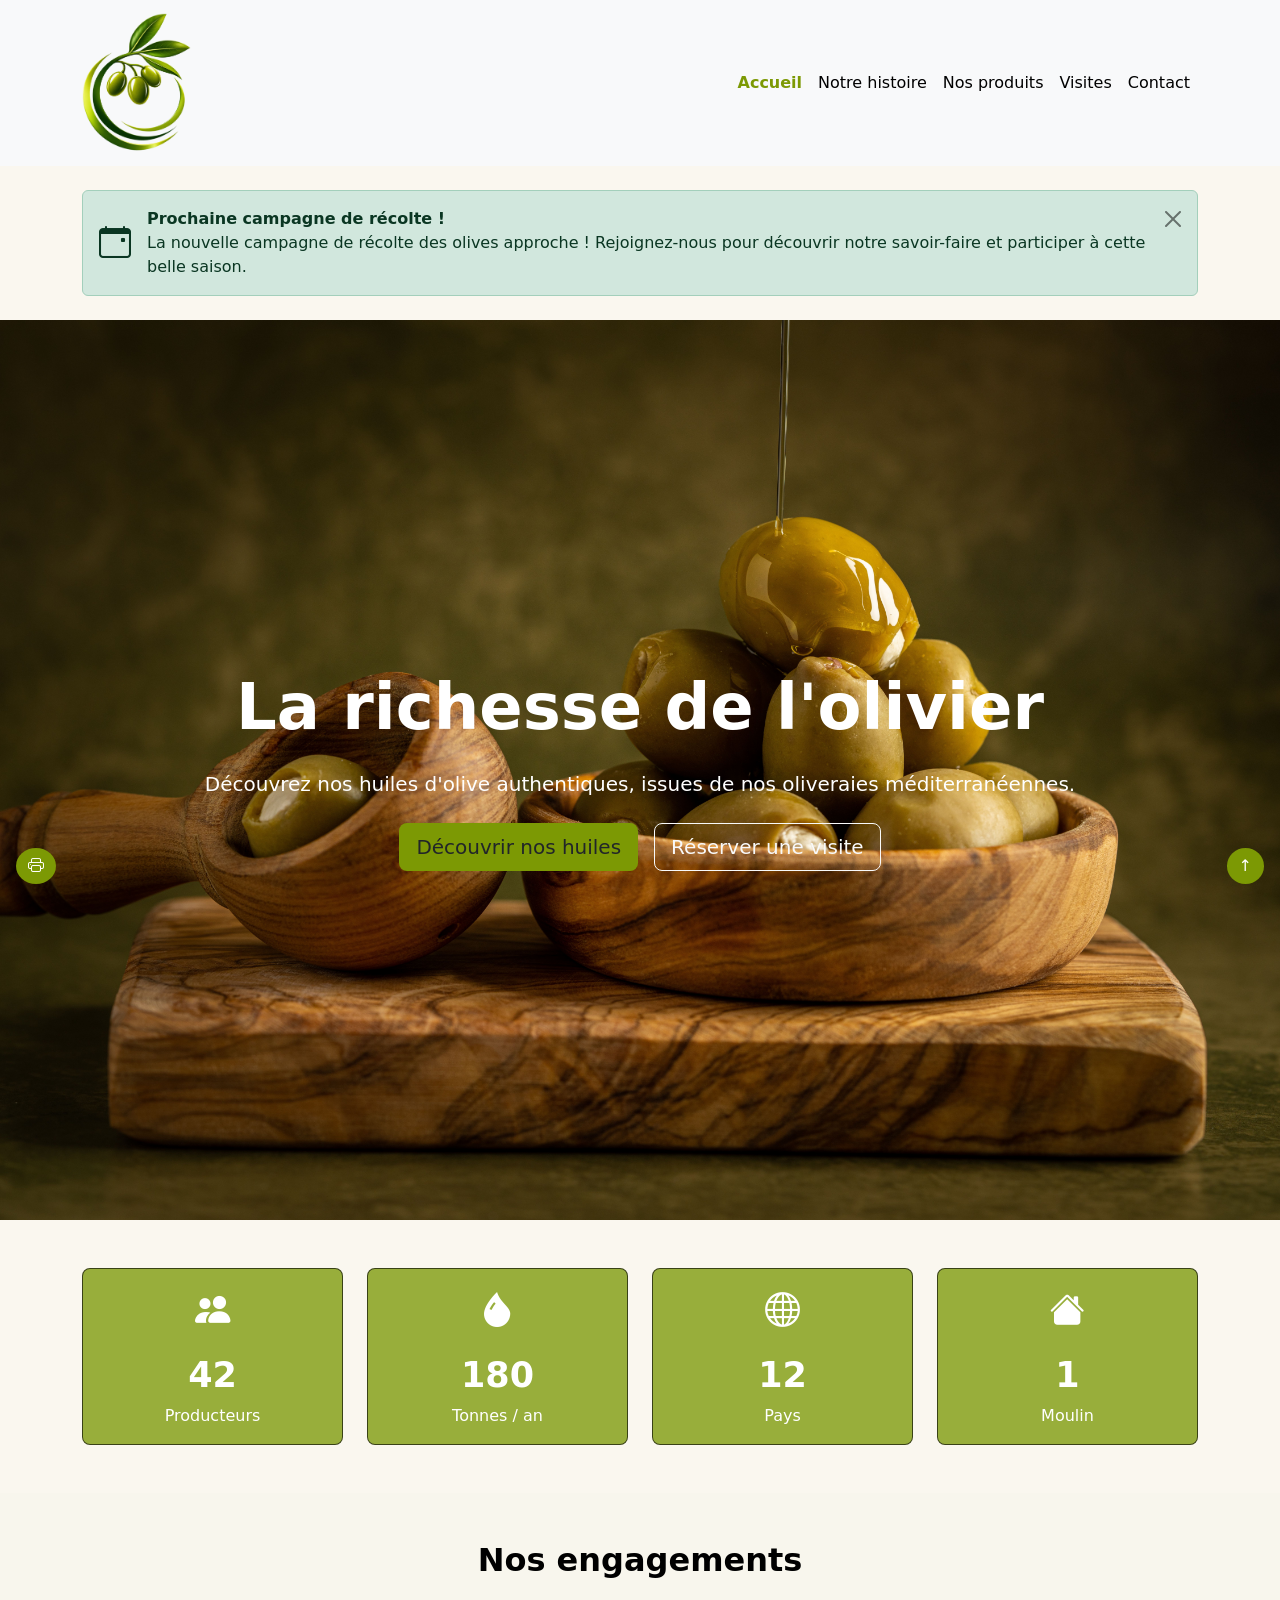
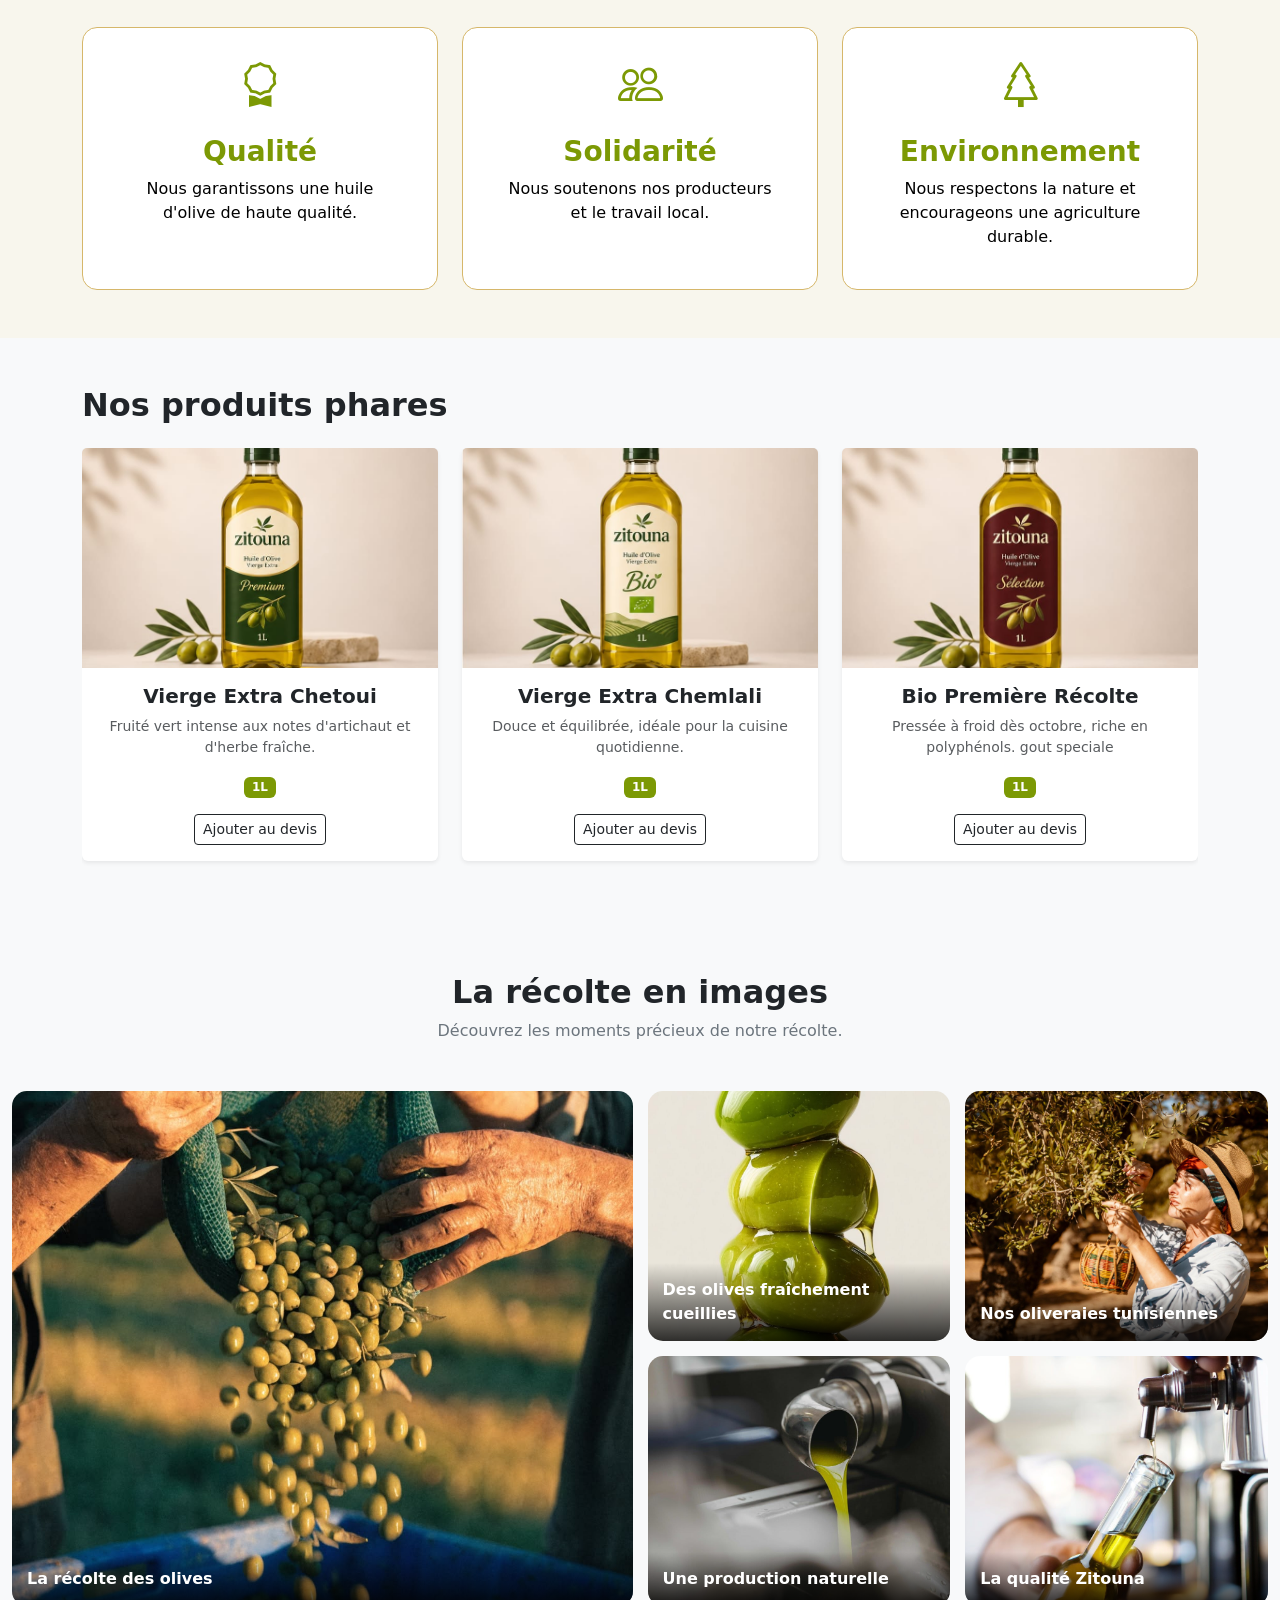
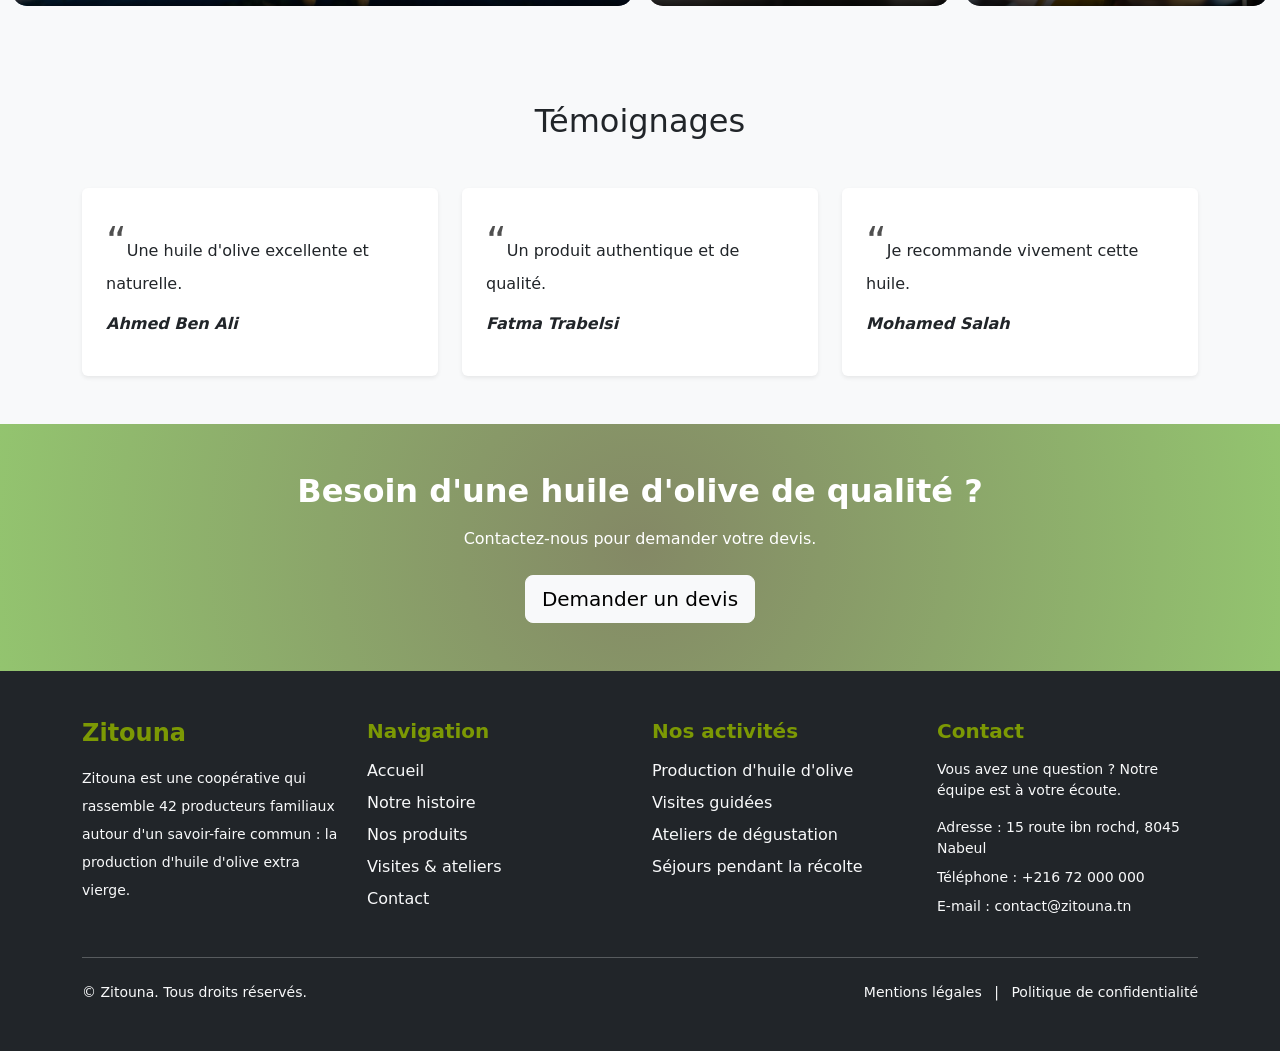
==== commit 449070ae: "Add files via upload" ====
--- a/zitouna/index.html
+++ b/zitouna/index.html
@@ -252,9 +252,9 @@
           <div class="card-body text-center">
             <h3 class="h5 fw-bold">Vierge Extra Chetoui</h3>
             <p class="text-muted small">Fruité vert intense aux notes d'artichaut et d'herbe fraîche.</p>
-            <span class="badge bg-success mb-3">1L</span>
+            <span class="badge mb-3" style="background-color: #7c9904;" >1L</span>
             <div>
-              <a href="#" class="btn btn-outline-success btn-sm">Ajouter au devis</a>
+              <a href="#" class="btn btn-outline-dark btn-sm">Ajouter au devis</a>
             </div>
           </div>
         </div>
@@ -267,9 +267,9 @@
           <div class="card-body text-center">
             <h3 class="h5 fw-bold">Vierge Extra Chemlali</h3>
             <p class="text-muted small">Douce et équilibrée, idéale pour la cuisine quotidienne.</p>
-            <span class="badge bg-success mb-3">1L</span>
+            <span class="badge  mb-3" style="background-color: #7c9904;">1L</span>
             <div>
-              <a href="#" class="btn btn-outline-success btn-sm">Ajouter au devis</a>
+              <a href="#" class="btn btn-outline-dark btn-sm">Ajouter au devis</a>
             </div>
           </div>
         </div>
@@ -284,9 +284,9 @@
             <p class="text-muted small">Pressée à froid dès octobre, riche en polyphénols.
               gout speciale
             </p>
-            <span class="badge bg-success mb-3">1L</span>
+            <span class="badge mb-3" style="background-color: #7c9904;">1L</span>
             <div>
-              <a href="#" class="btn btn-outline-success btn-sm">Ajouter au devis</a>
+              <a href="#" class="btn btn-outline-dark btn-sm">Ajouter au devis</a>
             </div>
           </div>
         </div>
@@ -299,9 +299,9 @@
           <div class="card-body text-center">
             <h3 class="h5 fw-bold">Infusée au Romarin</h3>
             <p class="text-muted small">Macération naturelle de romarin sauvage de nos collines.</p>
-            <span class="badge bg-success mb-3">1L</span>
+            <span class="badge  mb-3" style="background-color: #7c9904;">1L</span>
             <div>
-              <a href="#" class="btn btn-outline-success btn-sm">Ajouter au devis</a>
+              <a href="#" class="btn btn-outline-dark btn-sm">Ajouter au devis</a>
             </div>
           </div>
         </div>
@@ -314,7 +314,7 @@
 <section class="container-fluid py-5 bg-light" id="recolte">
 
   <div class="text-center mb-5">
-    <h2 class="fw-bold text-success">La récolte en images</h2>
+    <h2 class="fw-bold text-dark">La récolte en images</h2>
     <p class="text-secondary">
       Découvrez les moments précieux de notre récolte.
     </p>
@@ -323,7 +323,7 @@
   <div class="recolte-grid">
 
     <figure class="item item1">
-      <img src="assets/images/olive3.jpg" class="img-fluid" alt="Récolte des olives">
+      <img src="assets/images/olive4.jpg" class="img-fluid" alt="Récolte des olives">
       <figcaption>La récolte des olives</figcaption>
     </figure>
 
@@ -333,17 +333,17 @@
     </figure>
 
     <figure class="item item3">
-      <img src="assets/images/olive6.jpg" class="img-fluid" alt="Oliveraie">
+      <img src="assets/images/sej.jpg" class="img-fluid" alt="Oliveraie">
       <figcaption>Nos oliveraies tunisiennes</figcaption>
     </figure>
 
     <figure class="item item4">
-      <img src="assets/images/olive4.jpg" class="img-fluid" alt="Production huile">
+      <img src="assets/images/olive5.jpg" class="img-fluid" alt="Production huile">
       <figcaption>Une production naturelle</figcaption>
     </figure>
 
     <figure class="item item5">
-      <img src="assets/images/olive5.jpg" class="img-fluid" alt="Huile d'olive">
+      <img src="assets/images/olive6.jpg" class="img-fluid" alt="Huile d'olive">
       <figcaption>La qualité Zitouna</figcaption>
     </figure>
 
@@ -360,21 +360,21 @@
             <div class="col-md-4">
                 <blockquote class="bg-white p-4 rounded shadow-sm h-100">
                     <p class="quote">Une huile d'olive excellente et naturelle.</p>
-                    <cite class="fw-bold text-success">Ahmed Ben Ali</cite>
+                    <cite class="fw-bold text-dark">Ahmed Ben Ali</cite>
                 </blockquote>
             </div>
 
             <div class="col-md-4">
                 <blockquote class="bg-white p-4 rounded shadow-sm h-100">
                     <p class="quote">Un produit authentique et de qualité.</p>
-                    <cite class="fw-bold text-success">Fatma Trabelsi</cite>
+                    <cite class="fw-bold text-dark">Fatma Trabelsi</cite>
                 </blockquote>
             </div>
 
             <div class="col-md-4">
                 <blockquote class="bg-white p-4 rounded shadow-sm h-100">
                     <p class="quote">Je recommande vivement cette huile.</p>
-                    <cite class="fw-bold text-success">Mohamed Salah</cite>
+                    <cite class="fw-bold text-dark">Mohamed Salah</cite>
                 </blockquote>
             </div>
 
--- a/zitouna/assets/css/style.css
+++ b/zitouna/assets/css/style.css
@@ -1,6 +1,6 @@
-
+body{background-color: #FAF7EF ;}
 .navbar-nav .nav-link {
-    color: #333333;
+    color: #000000;
     font-weight: 500;
     transition: color 0.3s ease;
 }
@@ -27,7 +27,7 @@
 .burger span {
     width: 27px;
     height: 3px;
-    background-color: #52652e;
+    background-color: #292c24;
     border-radius: 3px;
 }
 
@@ -132,13 +132,13 @@
 }
 
 .stat-box {
-    background-color:  #7c9904;
-    border: 1px solid rgba(255, 240, 202, 0.5);
+    background-color:  #7b9904c4;
+    border: 1px solid rgba(0, 0, 0, 0.623);
     transition: 0.3s;
 }
 
 .stat-box:hover {
-    background-color: rgba(46, 40, 24, 0.18);
+    background-color: rgba(46, 40, 24, 0.829);
     transform: translateY(-5px);
 }
 
@@ -157,7 +157,7 @@
 }
 
 .engagements h2 {
-    color: #7c9904;
+    color: #000000;
 }
 
 .engagement-card {
@@ -181,7 +181,7 @@
 }
 
 .engagement-card p {
-    color: #555;
+    color: #000000;
 }
 
 /*carousel*/
@@ -203,7 +203,7 @@
     height: 8px;
   }
   .carousel-css::-webkit-scrollbar-thumb {
-    background-color: #7c9904;
+    background-color: #7b990441;
     border-radius: 4px;
   }
   .carousel-css::-webkit-scrollbar-track {
@@ -213,7 +213,7 @@
 
   /* Contour visible quand on navigue au clavier (Tab) */
   .carousel-css:focus {
-    outline: 2px solid #7c9904;
+    outline: 2px solid #7b990448;
     outline-offset: 6px;
     border-radius: 8px;
   }
@@ -307,13 +307,14 @@
 .quote::before {
     content: "“";
     font-size: 40px;
-    color: #7c9904;
+    color: #000000af;
 }
 /* action final*/
 
 .cta {
-    background: radial-gradient(circle, #7c9904, #344526);
-}
+    background: radial-gradient(circle, #313b0596, #93c46f);
+}
+
 /*histoire*/
 
 .histoire {
@@ -349,7 +350,7 @@
     left: 50%;
     width: 3px;
     height: 100%;
-    background: #7c9904;
+    background-color:(123, 153, 4, 0.432)9904;
 }
 
 .timeline li {
@@ -368,7 +369,7 @@
 }
 
 .timeline-content {
-    background: #d4d1c9e1;
+    background-color: #d4d1c9e1;
     padding: 20px;
     border-radius: 10px;
 }
@@ -399,8 +400,8 @@
 /*graphiqye*/
 
 .bar {
-    width: 35px;
-    background: #899b48;
+    width: 50px;
+    background: #7c9904;
     border-radius: 5px 5px 0 0;
 }
 /*logo*/
@@ -424,12 +425,12 @@
 
 #nos-huiles .btn-success {
     background-color: #7c9904;
-    border-color: ##7c9904;
+    border-color: #313d02;
 }
 
 #nos-huiles .btn-outline-success {
     color: #7c9904;
-    border-color: #7c9904;
+    border-color: #313d02;
 }
 
 #nos-huiles .btn-outline-success:hover {
